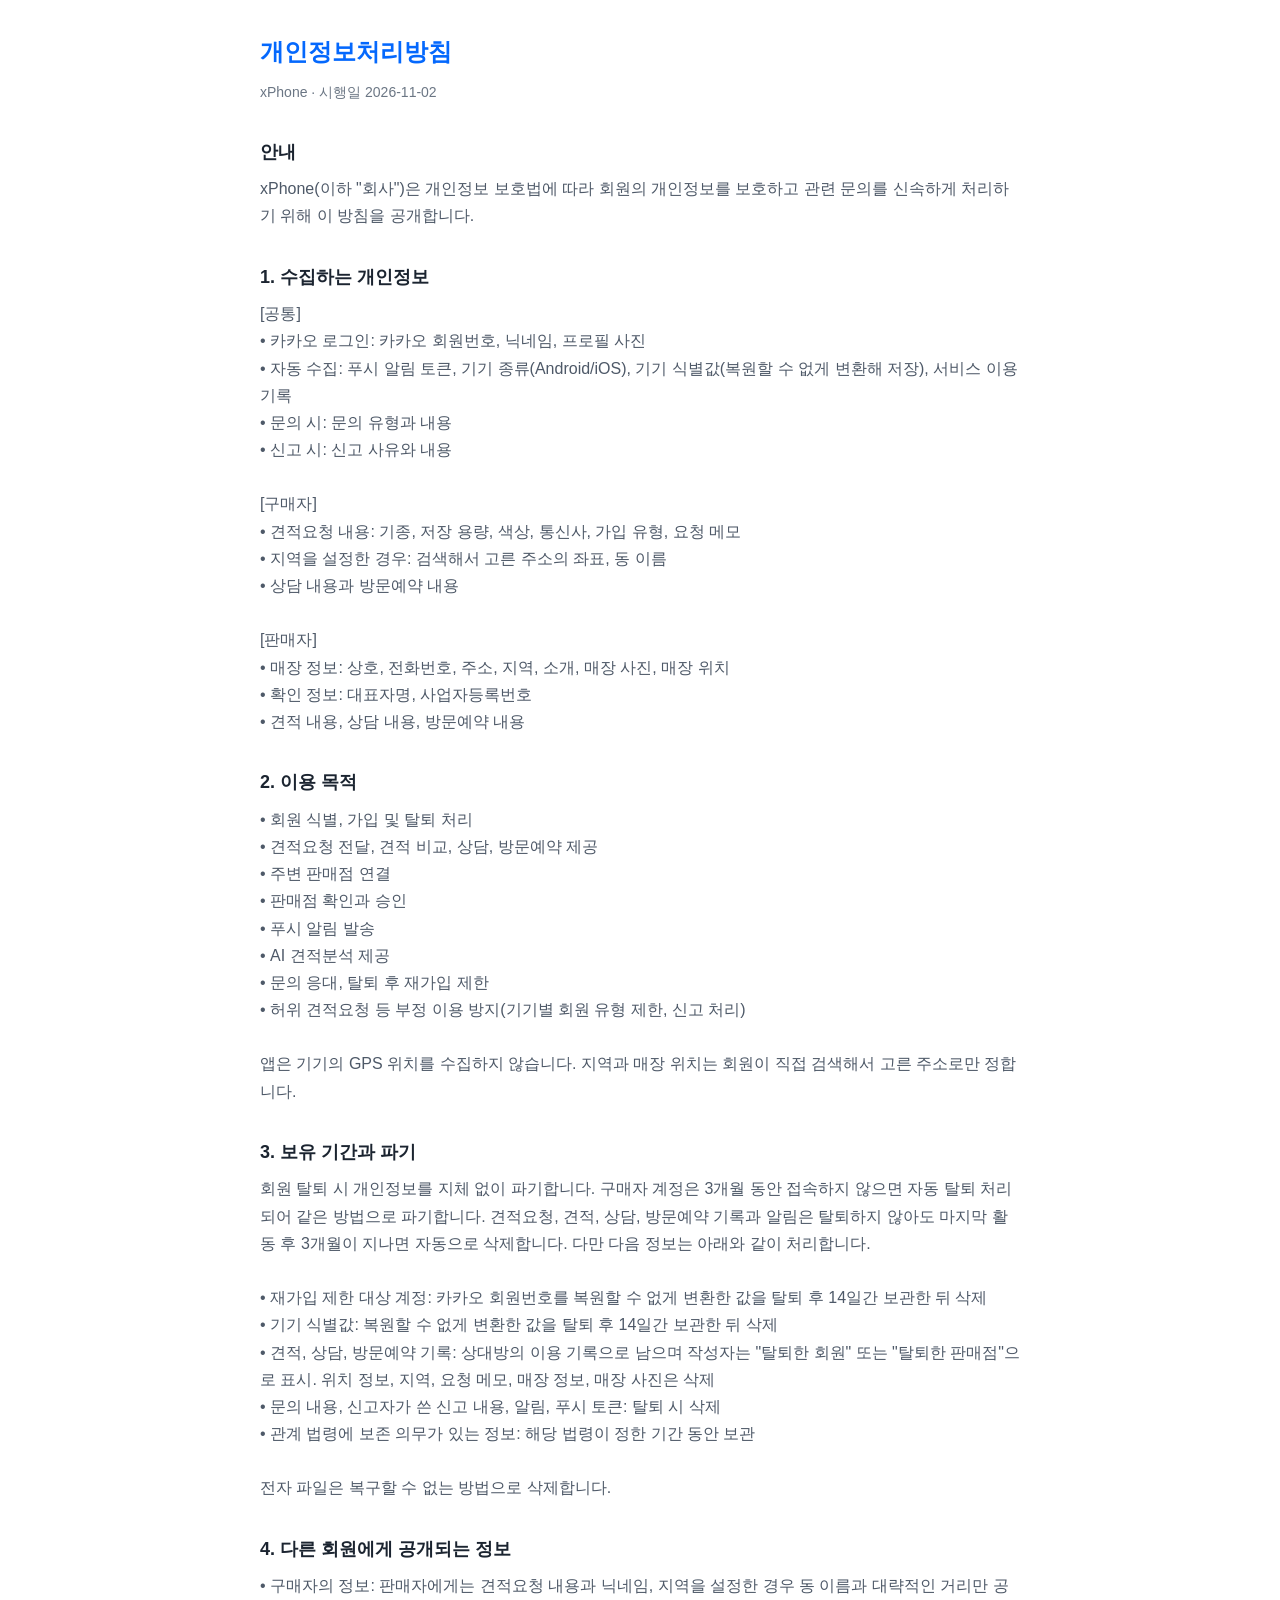
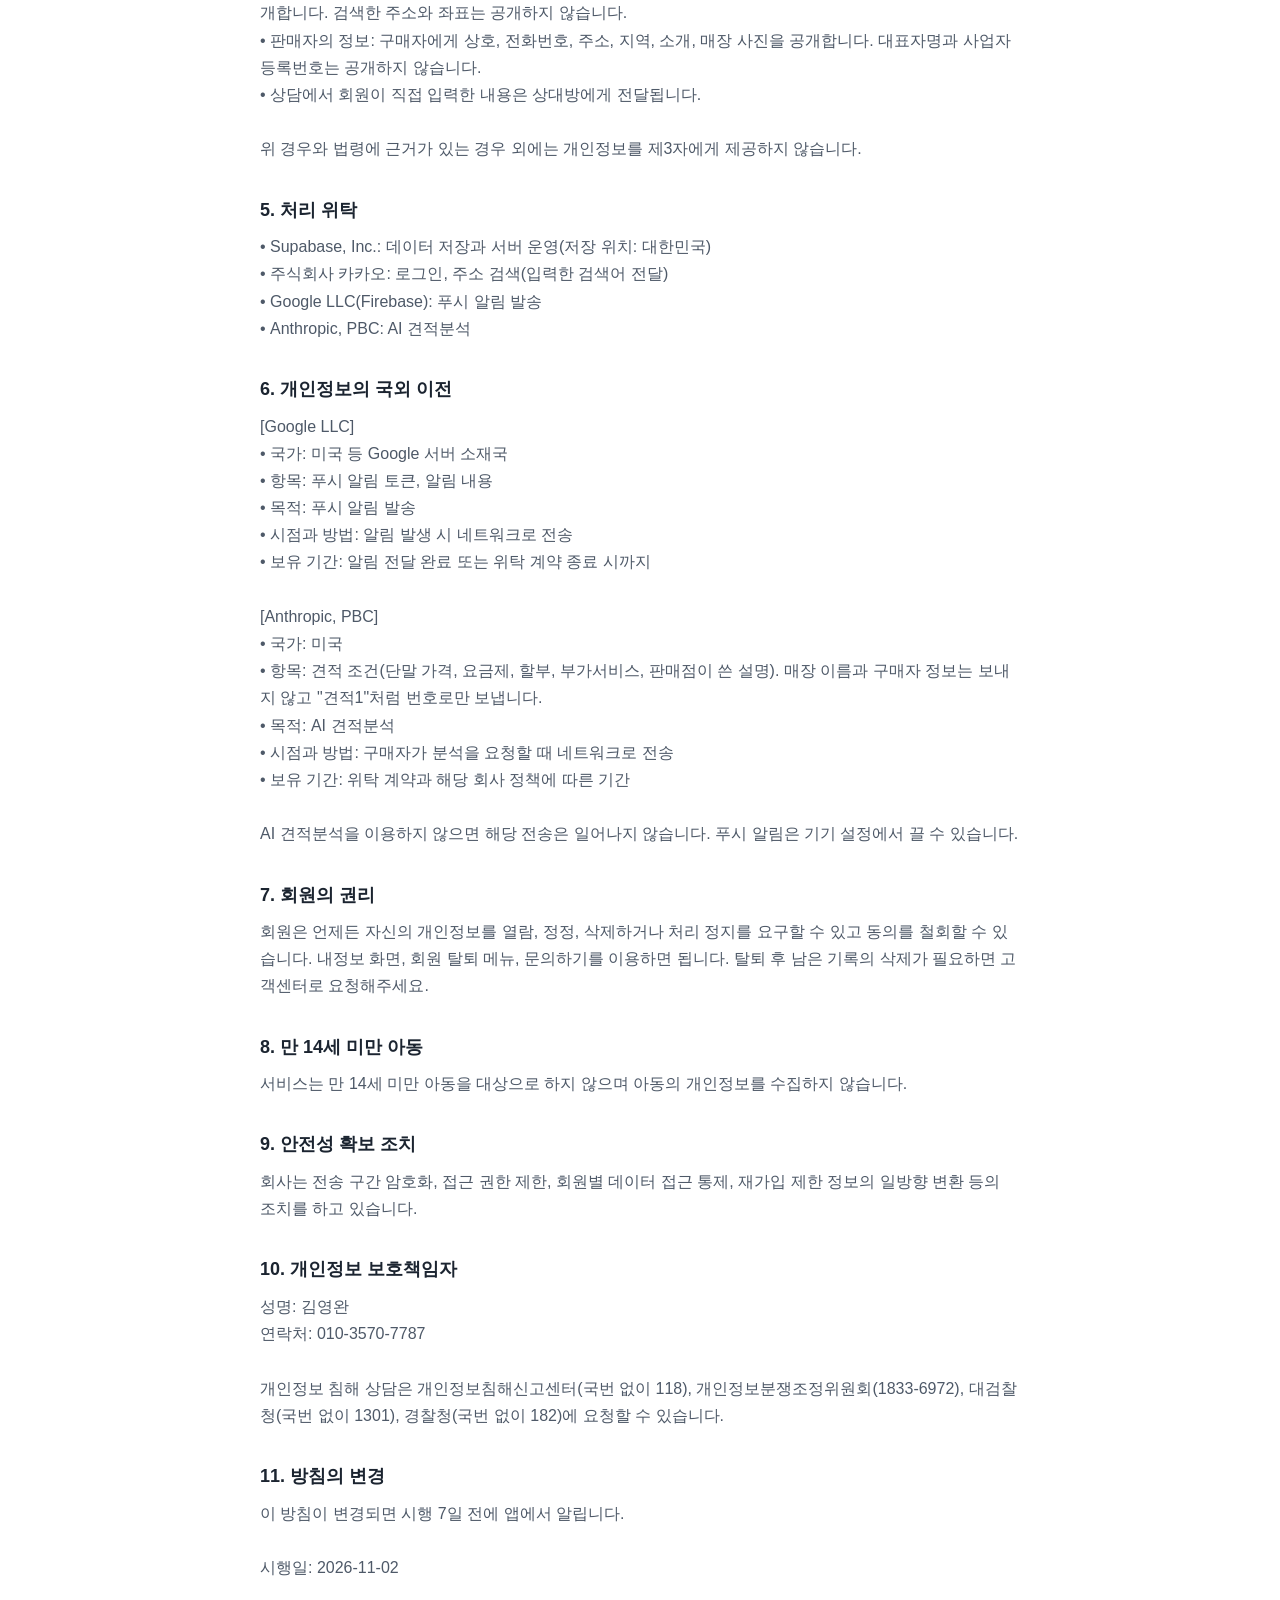
==== privacy.html @ 3a48cf6c "xPhone 약관 페이지" ====
<!doctype html>
<html lang="ko">
<head>
<meta charset="utf-8">
<meta name="viewport" content="width=device-width, initial-scale=1">
<title>개인정보처리방침 - xPhone</title>
<style>
  :root { color-scheme: light; }
  body { margin: 0; background: #fff; color: #1b2430; font: 16px/1.7 -apple-system, "Noto Sans KR", "Malgun Gothic", sans-serif; }
  main { max-width: 760px; margin: 0 auto; padding: 32px 20px 64px; }
  h1 { font-size: 24px; margin: 0 0 8px; color: #0468fd; }
  .meta { color: #6b7684; font-size: 14px; margin: 0 0 32px; }
  h2 { font-size: 18px; margin: 32px 0 8px; }
  p { margin: 0; white-space: pre-line; color: #4e5968; }
</style>
</head>
<body>
<main>
<h1>개인정보처리방침</h1>
<p class="meta">xPhone · 시행일 2026-11-02</p>
<section><h2>안내</h2><p>xPhone(이하 &quot;회사&quot;)은 개인정보 보호법에 따라 회원의 개인정보를 보호하고 관련 문의를 신속하게 처리하기 위해 이 방침을 공개합니다.</p></section>
<section><h2>1. 수집하는 개인정보</h2><p>[공통]
• 카카오 로그인: 카카오 회원번호, 닉네임, 프로필 사진
• 자동 수집: 푸시 알림 토큰, 기기 종류(Android/iOS), 기기 식별값(복원할 수 없게 변환해 저장), 서비스 이용 기록
• 문의 시: 문의 유형과 내용
• 신고 시: 신고 사유와 내용

[구매자]
• 견적요청 내용: 기종, 저장 용량, 색상, 통신사, 가입 유형, 요청 메모
• 지역을 설정한 경우: 검색해서 고른 주소의 좌표, 동 이름
• 상담 내용과 방문예약 내용

[판매자]
• 매장 정보: 상호, 전화번호, 주소, 지역, 소개, 매장 사진, 매장 위치
• 확인 정보: 대표자명, 사업자등록번호
• 견적 내용, 상담 내용, 방문예약 내용</p></section>
<section><h2>2. 이용 목적</h2><p>• 회원 식별, 가입 및 탈퇴 처리
• 견적요청 전달, 견적 비교, 상담, 방문예약 제공
• 주변 판매점 연결
• 판매점 확인과 승인
• 푸시 알림 발송
• AI 견적분석 제공
• 문의 응대, 탈퇴 후 재가입 제한
• 허위 견적요청 등 부정 이용 방지(기기별 회원 유형 제한, 신고 처리)

앱은 기기의 GPS 위치를 수집하지 않습니다. 지역과 매장 위치는 회원이 직접 검색해서 고른 주소로만 정합니다.</p></section>
<section><h2>3. 보유 기간과 파기</h2><p>회원 탈퇴 시 개인정보를 지체 없이 파기합니다. 구매자 계정은 3개월 동안 접속하지 않으면 자동 탈퇴 처리되어 같은 방법으로 파기합니다. 견적요청, 견적, 상담, 방문예약 기록과 알림은 탈퇴하지 않아도 마지막 활동 후 3개월이 지나면 자동으로 삭제합니다. 다만 다음 정보는 아래와 같이 처리합니다.

• 재가입 제한 대상 계정: 카카오 회원번호를 복원할 수 없게 변환한 값을 탈퇴 후 14일간 보관한 뒤 삭제
• 기기 식별값: 복원할 수 없게 변환한 값을 탈퇴 후 14일간 보관한 뒤 삭제
• 견적, 상담, 방문예약 기록: 상대방의 이용 기록으로 남으며 작성자는 &quot;탈퇴한 회원&quot; 또는 &quot;탈퇴한 판매점&quot;으로 표시. 위치 정보, 지역, 요청 메모, 매장 정보, 매장 사진은 삭제
• 문의 내용, 신고자가 쓴 신고 내용, 알림, 푸시 토큰: 탈퇴 시 삭제
• 관계 법령에 보존 의무가 있는 정보: 해당 법령이 정한 기간 동안 보관

전자 파일은 복구할 수 없는 방법으로 삭제합니다.</p></section>
<section><h2>4. 다른 회원에게 공개되는 정보</h2><p>• 구매자의 정보: 판매자에게는 견적요청 내용과 닉네임, 지역을 설정한 경우 동 이름과 대략적인 거리만 공개합니다. 검색한 주소와 좌표는 공개하지 않습니다.
• 판매자의 정보: 구매자에게 상호, 전화번호, 주소, 지역, 소개, 매장 사진을 공개합니다. 대표자명과 사업자등록번호는 공개하지 않습니다.
• 상담에서 회원이 직접 입력한 내용은 상대방에게 전달됩니다.

위 경우와 법령에 근거가 있는 경우 외에는 개인정보를 제3자에게 제공하지 않습니다.</p></section>
<section><h2>5. 처리 위탁</h2><p>• Supabase, Inc.: 데이터 저장과 서버 운영(저장 위치: 대한민국)
• 주식회사 카카오: 로그인, 주소 검색(입력한 검색어 전달)
• Google LLC(Firebase): 푸시 알림 발송
• Anthropic, PBC: AI 견적분석</p></section>
<section><h2>6. 개인정보의 국외 이전</h2><p>[Google LLC]
• 국가: 미국 등 Google 서버 소재국
• 항목: 푸시 알림 토큰, 알림 내용
• 목적: 푸시 알림 발송
• 시점과 방법: 알림 발생 시 네트워크로 전송
• 보유 기간: 알림 전달 완료 또는 위탁 계약 종료 시까지

[Anthropic, PBC]
• 국가: 미국
• 항목: 견적 조건(단말 가격, 요금제, 할부, 부가서비스, 판매점이 쓴 설명). 매장 이름과 구매자 정보는 보내지 않고 &quot;견적1&quot;처럼 번호로만 보냅니다.
• 목적: AI 견적분석
• 시점과 방법: 구매자가 분석을 요청할 때 네트워크로 전송
• 보유 기간: 위탁 계약과 해당 회사 정책에 따른 기간

AI 견적분석을 이용하지 않으면 해당 전송은 일어나지 않습니다. 푸시 알림은 기기 설정에서 끌 수 있습니다.</p></section>
<section><h2>7. 회원의 권리</h2><p>회원은 언제든 자신의 개인정보를 열람, 정정, 삭제하거나 처리 정지를 요구할 수 있고 동의를 철회할 수 있습니다. 내정보 화면, 회원 탈퇴 메뉴, 문의하기를 이용하면 됩니다. 탈퇴 후 남은 기록의 삭제가 필요하면 고객센터로 요청해주세요.</p></section>
<section><h2>8. 만 14세 미만 아동</h2><p>서비스는 만 14세 미만 아동을 대상으로 하지 않으며 아동의 개인정보를 수집하지 않습니다.</p></section>
<section><h2>9. 안전성 확보 조치</h2><p>회사는 전송 구간 암호화, 접근 권한 제한, 회원별 데이터 접근 통제, 재가입 제한 정보의 일방향 변환 등의 조치를 하고 있습니다.</p></section>
<section><h2>10. 개인정보 보호책임자</h2><p>성명: 김영완
연락처: 010-3570-7787

개인정보 침해 상담은 개인정보침해신고센터(국번 없이 118), 개인정보분쟁조정위원회(1833-6972), 대검찰청(국번 없이 1301), 경찰청(국번 없이 182)에 요청할 수 있습니다.</p></section>
<section><h2>11. 방침의 변경</h2><p>이 방침이 변경되면 시행 7일 전에 앱에서 알립니다.

시행일: 2026-11-02</p></section>
</main>
</body>
</html>
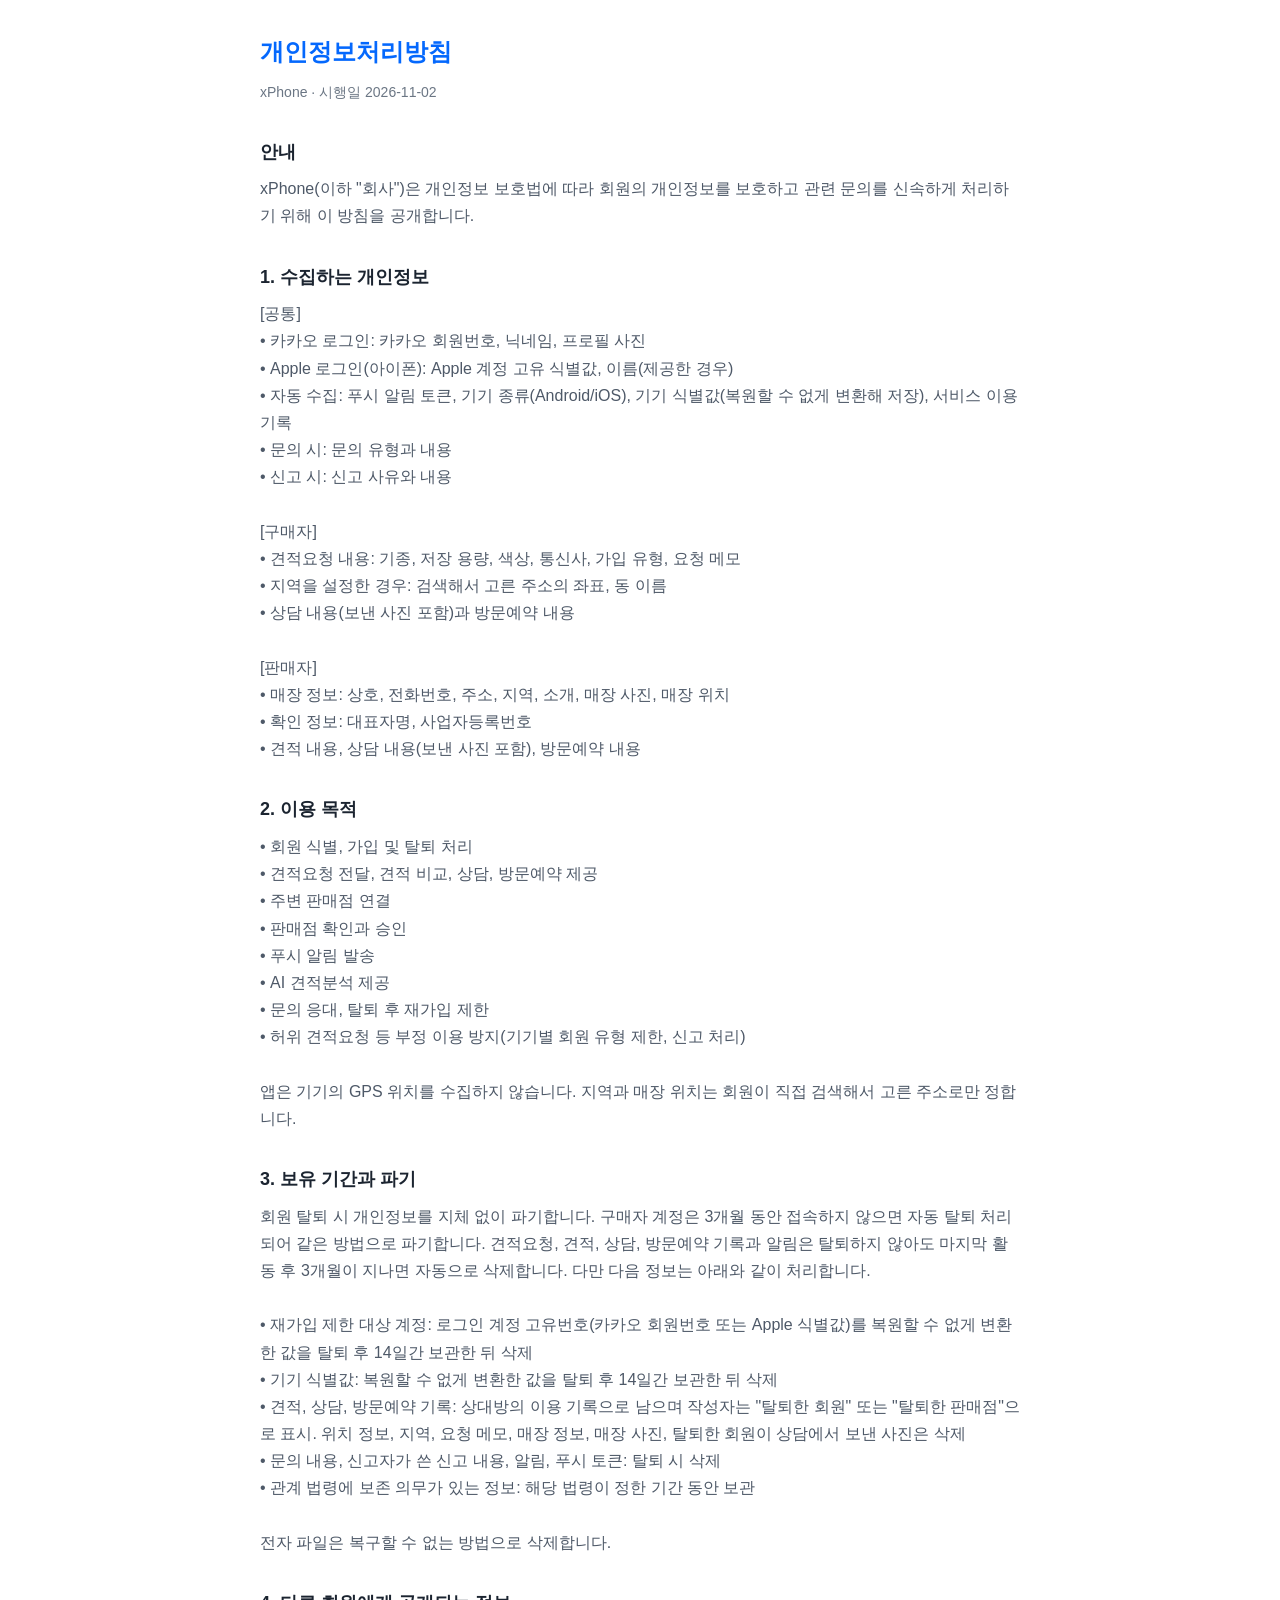
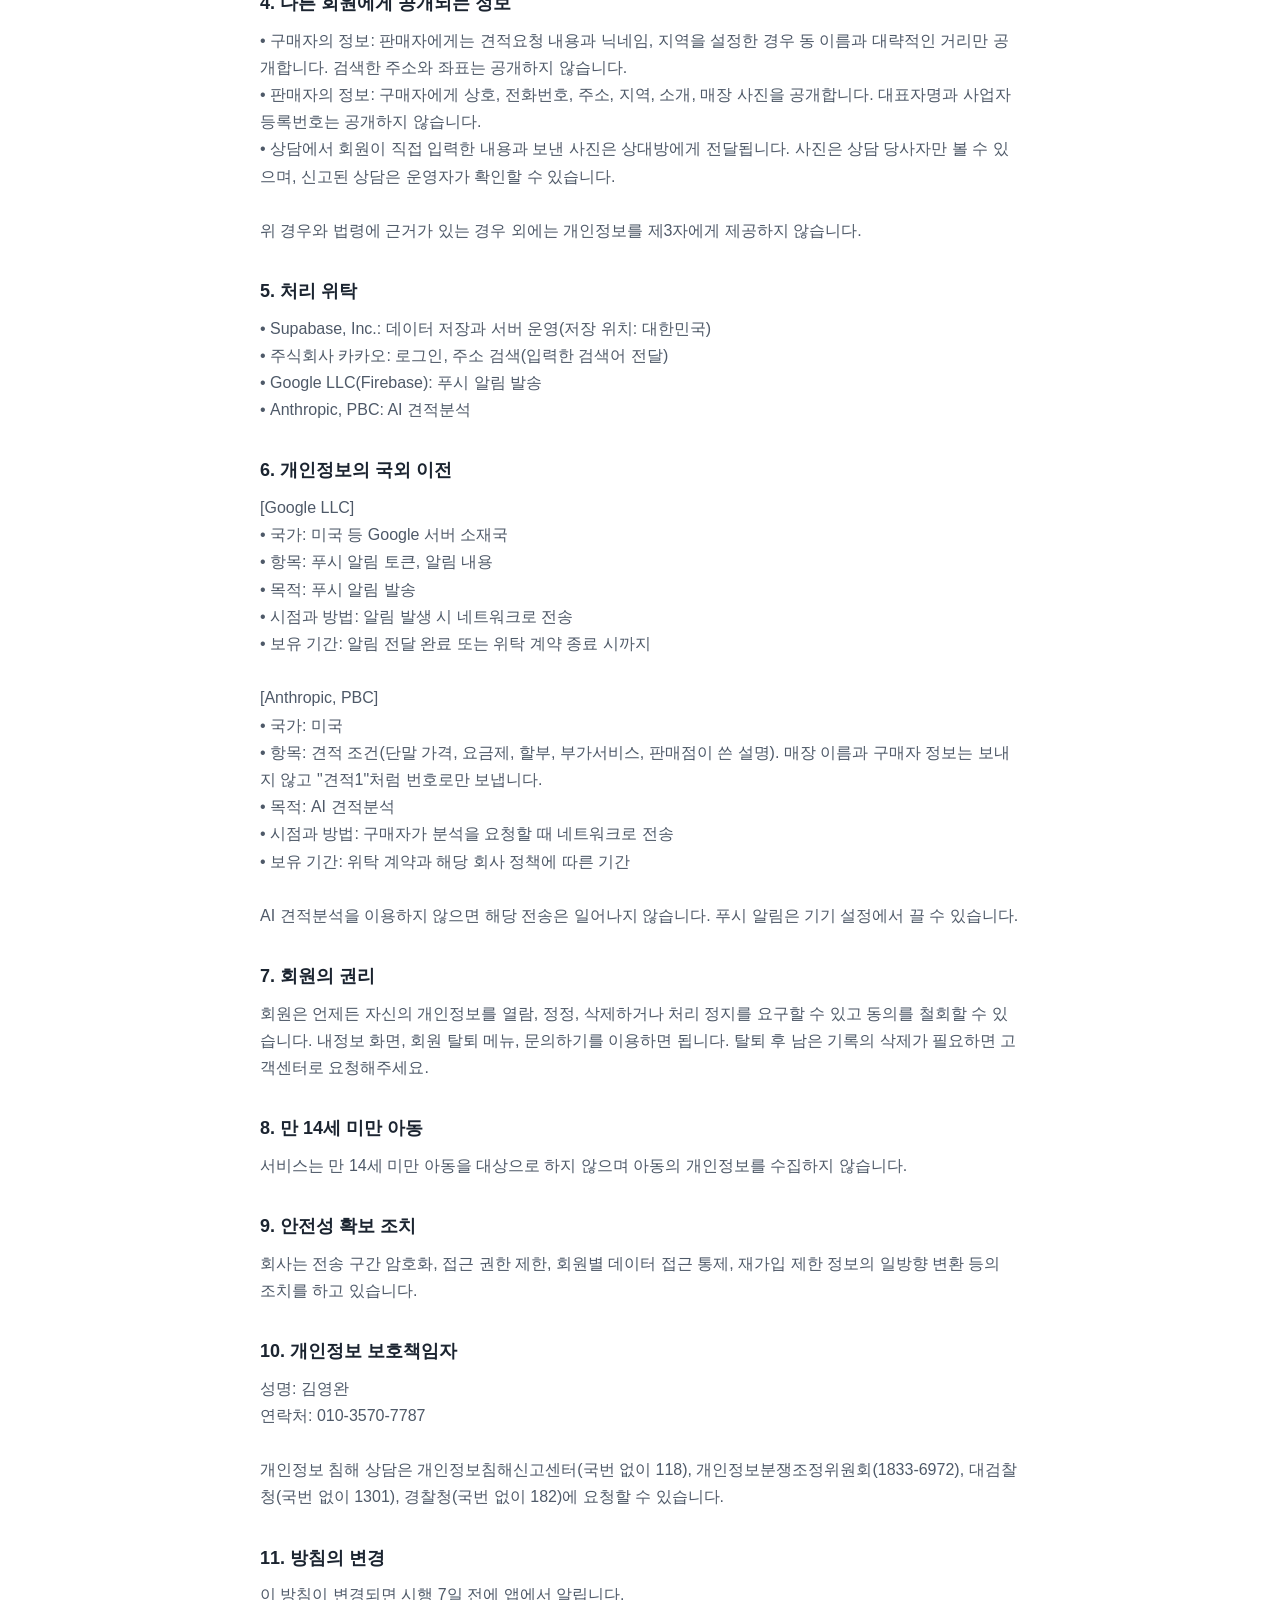
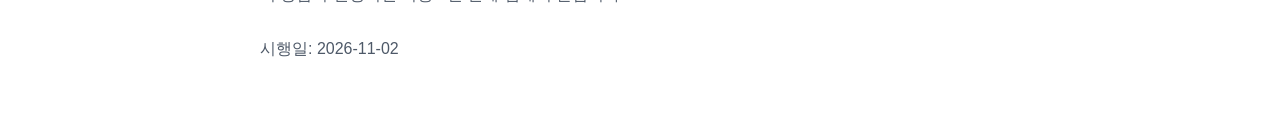
==== commit 5c7e2ab3: "Update privacy policy: chat photos and Apple login" ====
--- a/privacy.html
+++ b/privacy.html
@@ -21,6 +21,7 @@
 <section><h2>안내</h2><p>xPhone(이하 &quot;회사&quot;)은 개인정보 보호법에 따라 회원의 개인정보를 보호하고 관련 문의를 신속하게 처리하기 위해 이 방침을 공개합니다.</p></section>
 <section><h2>1. 수집하는 개인정보</h2><p>[공통]
 • 카카오 로그인: 카카오 회원번호, 닉네임, 프로필 사진
+• Apple 로그인(아이폰): Apple 계정 고유 식별값, 이름(제공한 경우)
 • 자동 수집: 푸시 알림 토큰, 기기 종류(Android/iOS), 기기 식별값(복원할 수 없게 변환해 저장), 서비스 이용 기록
 • 문의 시: 문의 유형과 내용
 • 신고 시: 신고 사유와 내용
@@ -28,12 +29,12 @@
 [구매자]
 • 견적요청 내용: 기종, 저장 용량, 색상, 통신사, 가입 유형, 요청 메모
 • 지역을 설정한 경우: 검색해서 고른 주소의 좌표, 동 이름
-• 상담 내용과 방문예약 내용
+• 상담 내용(보낸 사진 포함)과 방문예약 내용
 
 [판매자]
 • 매장 정보: 상호, 전화번호, 주소, 지역, 소개, 매장 사진, 매장 위치
 • 확인 정보: 대표자명, 사업자등록번호
-• 견적 내용, 상담 내용, 방문예약 내용</p></section>
+• 견적 내용, 상담 내용(보낸 사진 포함), 방문예약 내용</p></section>
 <section><h2>2. 이용 목적</h2><p>• 회원 식별, 가입 및 탈퇴 처리
 • 견적요청 전달, 견적 비교, 상담, 방문예약 제공
 • 주변 판매점 연결
@@ -46,16 +47,16 @@
 앱은 기기의 GPS 위치를 수집하지 않습니다. 지역과 매장 위치는 회원이 직접 검색해서 고른 주소로만 정합니다.</p></section>
 <section><h2>3. 보유 기간과 파기</h2><p>회원 탈퇴 시 개인정보를 지체 없이 파기합니다. 구매자 계정은 3개월 동안 접속하지 않으면 자동 탈퇴 처리되어 같은 방법으로 파기합니다. 견적요청, 견적, 상담, 방문예약 기록과 알림은 탈퇴하지 않아도 마지막 활동 후 3개월이 지나면 자동으로 삭제합니다. 다만 다음 정보는 아래와 같이 처리합니다.
 
-• 재가입 제한 대상 계정: 카카오 회원번호를 복원할 수 없게 변환한 값을 탈퇴 후 14일간 보관한 뒤 삭제
+• 재가입 제한 대상 계정: 로그인 계정 고유번호(카카오 회원번호 또는 Apple 식별값)를 복원할 수 없게 변환한 값을 탈퇴 후 14일간 보관한 뒤 삭제
 • 기기 식별값: 복원할 수 없게 변환한 값을 탈퇴 후 14일간 보관한 뒤 삭제
-• 견적, 상담, 방문예약 기록: 상대방의 이용 기록으로 남으며 작성자는 &quot;탈퇴한 회원&quot; 또는 &quot;탈퇴한 판매점&quot;으로 표시. 위치 정보, 지역, 요청 메모, 매장 정보, 매장 사진은 삭제
+• 견적, 상담, 방문예약 기록: 상대방의 이용 기록으로 남으며 작성자는 &quot;탈퇴한 회원&quot; 또는 &quot;탈퇴한 판매점&quot;으로 표시. 위치 정보, 지역, 요청 메모, 매장 정보, 매장 사진, 탈퇴한 회원이 상담에서 보낸 사진은 삭제
 • 문의 내용, 신고자가 쓴 신고 내용, 알림, 푸시 토큰: 탈퇴 시 삭제
 • 관계 법령에 보존 의무가 있는 정보: 해당 법령이 정한 기간 동안 보관
 
 전자 파일은 복구할 수 없는 방법으로 삭제합니다.</p></section>
 <section><h2>4. 다른 회원에게 공개되는 정보</h2><p>• 구매자의 정보: 판매자에게는 견적요청 내용과 닉네임, 지역을 설정한 경우 동 이름과 대략적인 거리만 공개합니다. 검색한 주소와 좌표는 공개하지 않습니다.
 • 판매자의 정보: 구매자에게 상호, 전화번호, 주소, 지역, 소개, 매장 사진을 공개합니다. 대표자명과 사업자등록번호는 공개하지 않습니다.
-• 상담에서 회원이 직접 입력한 내용은 상대방에게 전달됩니다.
+• 상담에서 회원이 직접 입력한 내용과 보낸 사진은 상대방에게 전달됩니다. 사진은 상담 당사자만 볼 수 있으며, 신고된 상담은 운영자가 확인할 수 있습니다.
 
 위 경우와 법령에 근거가 있는 경우 외에는 개인정보를 제3자에게 제공하지 않습니다.</p></section>
 <section><h2>5. 처리 위탁</h2><p>• Supabase, Inc.: 데이터 저장과 서버 운영(저장 위치: 대한민국)
